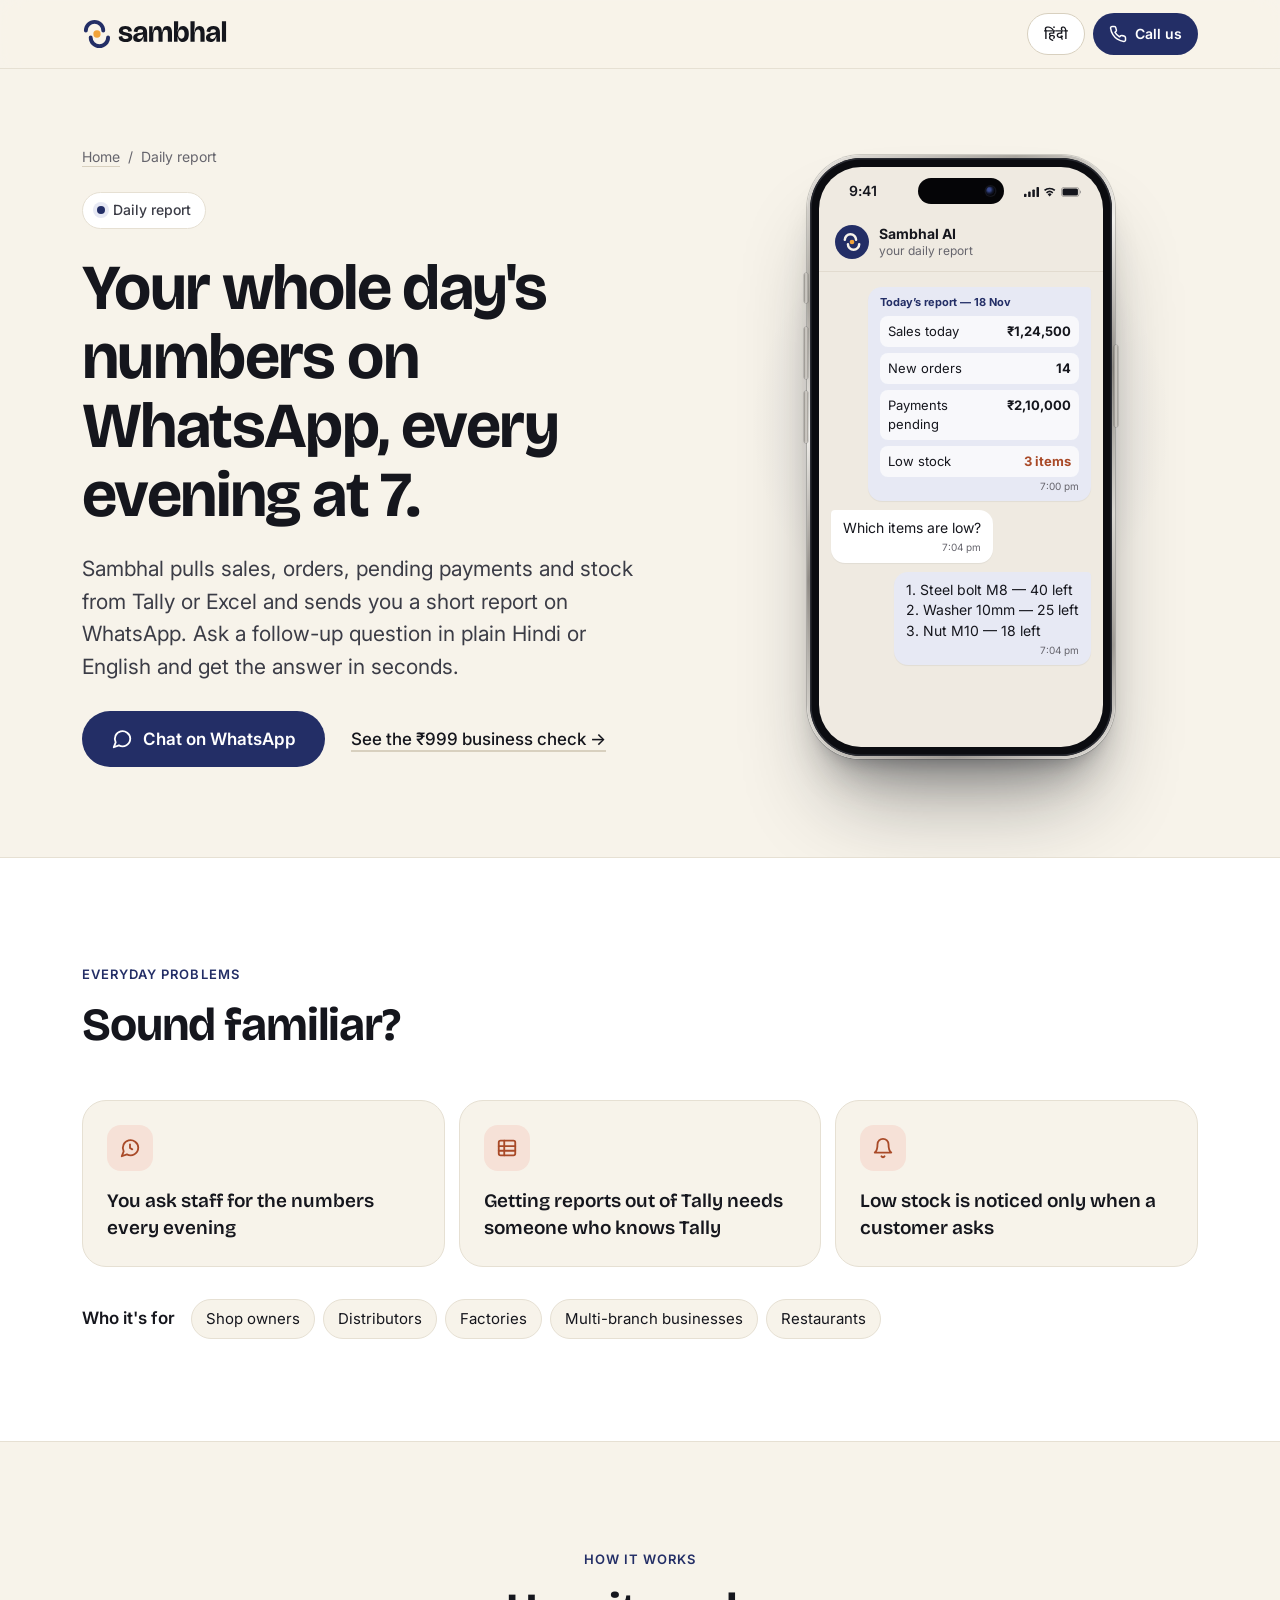
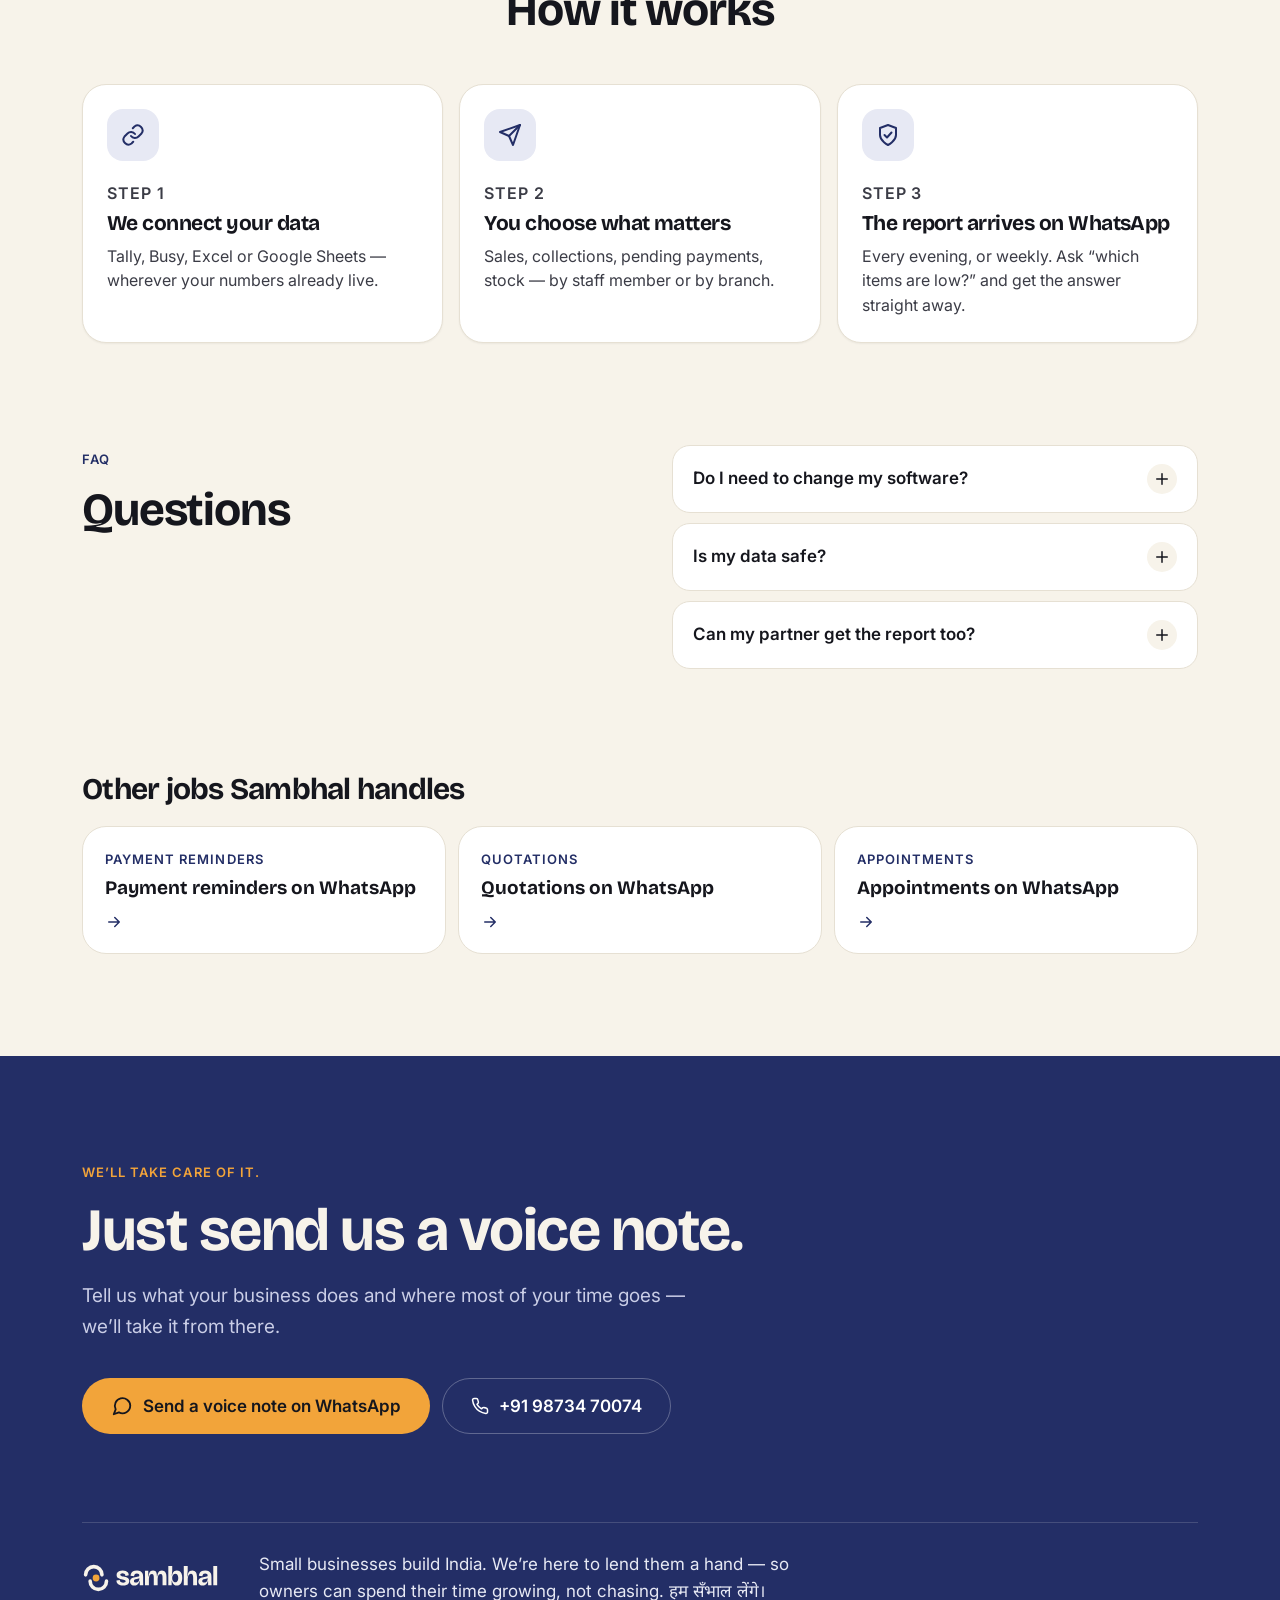
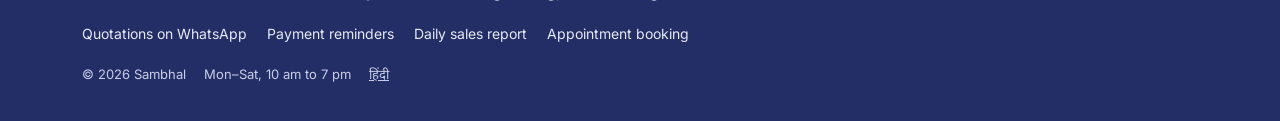
==== daily-sales-report-whatsapp/index.html @ 578b3f62 "Add use-case landing pages (EN + HI) for review - /whatsapp-quotations, /whatsapp-payment-reminders," ====
<!doctype html>
<html lang="en">
<head>
  <meta charset="utf-8">
  <meta name="viewport" content="width=device-width, initial-scale=1">
  <title>Daily Sales Report on WhatsApp from Tally or Excel | Sambhal</title>
  <meta name="description" content="Get today's sales, new orders, pending payments and low stock on WhatsApp every evening — straight from Tally or Excel. No dashboards to learn.">
  <meta name="robots" content="index, follow, max-image-preview:large">
  <meta name="theme-color" content="#232E66">
  <link rel="canonical" href="https://www.sambhalhub.in/daily-sales-report-whatsapp">
  <link rel="alternate" hreflang="en-IN" href="https://www.sambhalhub.in/daily-sales-report-whatsapp">
  <link rel="alternate" hreflang="hi-IN" href="https://www.sambhalhub.in/hi/daily-sales-report-whatsapp">
  <link rel="alternate" hreflang="x-default" href="https://www.sambhalhub.in/daily-sales-report-whatsapp">

  <link rel="icon" href="/assets/favicon.svg?v=2b1d9da0e8" type="image/svg+xml">
  <link rel="icon" href="/assets/favicon-32.png?v=c7bb9427f9" type="image/png" sizes="32x32">
  <link rel="apple-touch-icon" href="/assets/apple-touch-icon.png?v=a2f78f563b">

  <meta property="og:type" content="website">
  <meta property="og:site_name" content="Sambhal">
  <meta property="og:url" content="https://www.sambhalhub.in/daily-sales-report-whatsapp">
  <meta property="og:title" content="Your whole day's numbers on WhatsApp, every evening at 7.">
  <meta property="og:description" content="Get today's sales, new orders, pending payments and low stock on WhatsApp every evening — straight from Tally or Excel. No dashboards to learn.">
  <meta property="og:image" content="https://www.sambhalhub.in/assets/og-image.png">
  <meta property="og:image:width" content="1200">
  <meta property="og:image:height" content="630">
  <meta name="twitter:card" content="summary_large_image">
  <meta name="twitter:title" content="Your whole day's numbers on WhatsApp, every evening at 7.">
  <meta name="twitter:description" content="Get today's sales, new orders, pending payments and low stock on WhatsApp every evening — straight from Tally or Excel. No dashboards to learn.">
  <meta name="twitter:image" content="https://www.sambhalhub.in/assets/og-image.png">

  <script type="application/ld+json">
{
 "@context": "https://schema.org",
 "@graph": [
  {
   "@type": "WebPage",
   "@id": "https://www.sambhalhub.in/daily-sales-report-whatsapp#webpage",
   "url": "https://www.sambhalhub.in/daily-sales-report-whatsapp",
   "name": "Daily Sales Report on WhatsApp from Tally or Excel | Sambhal",
   "description": "Get today's sales, new orders, pending payments and low stock on WhatsApp every evening — straight from Tally or Excel. No dashboards to learn.",
   "inLanguage": "en-IN",
   "isPartOf": {
    "@id": "https://www.sambhalhub.in/#website"
   },
   "breadcrumb": {
    "@id": "https://www.sambhalhub.in/daily-sales-report-whatsapp#breadcrumb"
   }
  },
  {
   "@type": "Service",
   "name": "Daily sales report on WhatsApp",
   "serviceType": "Daily report",
   "description": "Sambhal pulls sales, orders, pending payments and stock from Tally or Excel and sends you a short report on WhatsApp. Ask a follow-up question in plain Hindi or English and get the answer in seconds.",
   "provider": {
    "@type": "Organization",
    "@id": "https://www.sambhalhub.in/#org",
    "name": "Sambhal",
    "url": "https://www.sambhalhub.in/",
    "telephone": "+91-9873470074"
   },
   "areaServed": {
    "@type": "Country",
    "name": "India"
   },
   "offers": {
    "@type": "Offer",
    "name": "Business AI check",
    "price": "999",
    "priceCurrency": "INR"
   }
  },
  {
   "@type": "BreadcrumbList",
   "@id": "https://www.sambhalhub.in/daily-sales-report-whatsapp#breadcrumb",
   "itemListElement": [
    {
     "@type": "ListItem",
     "position": 1,
     "name": "Home",
     "item": "https://www.sambhalhub.in/"
    },
    {
     "@type": "ListItem",
     "position": 2,
     "name": "Daily report",
     "item": "https://www.sambhalhub.in/daily-sales-report-whatsapp"
    }
   ]
  },
  {
   "@type": "FAQPage",
   "mainEntity": [
    {
     "@type": "Question",
     "name": "Do I need to change my software?",
     "acceptedAnswer": {
      "@type": "Answer",
      "text": "No. We work with what you already use."
     }
    },
    {
     "@type": "Question",
     "name": "Is my data safe?",
     "acceptedAnswer": {
      "@type": "Answer",
      "text": "Your data is used only for your reports. Access is limited and ends when you stop."
     }
    },
    {
     "@type": "Question",
     "name": "Can my partner get the report too?",
     "acceptedAnswer": {
      "@type": "Answer",
      "text": "Yes. It can go to you, partners or managers — each sees only what you allow."
     }
    }
   ]
  }
 ]
}
  </script>

  <link rel="preconnect" href="https://fonts.googleapis.com">
  <link rel="preconnect" href="https://fonts.gstatic.com" crossorigin>
  <link rel="stylesheet" href="https://fonts.googleapis.com/css2?family=Anek+Devanagari:wght@600;700&family=Bricolage+Grotesque:opsz,wght@12..96,600;12..96,700&family=Inter:wght@400;500;600;700&family=Noto+Sans+Devanagari:wght@400;500;600;700&display=swap">
  <link rel="stylesheet" href="/assets/styles.css?v=f5627d7927">
</head>
<body>

<header class="site-header">
  <div class="wrap">
    <a class="brand" href="/" aria-label="Sambhal — home"><img src="/assets/sambhal-logo-en.svg?v=f897b9c3e0" alt="Sambhal" width="120" height="32"></a>
    <div class="header-actions">
      <a class="lang" href="/hi/daily-sales-report-whatsapp" hreflang="hi" lang="hi">हिंदी</a>
      <a class="header-cta" href="tel:+919873470074" data-cta="call-header" aria-label="Call us: +91 98734 70074">
        <svg width="18" height="18" viewBox="0 0 24 24" fill="none" stroke="currentColor" stroke-width="2" stroke-linecap="round" stroke-linejoin="round" aria-hidden="true"><path d="M22 16.9v3a2 2 0 0 1-2.2 2 19.8 19.8 0 0 1-8.6-3.1 19.5 19.5 0 0 1-6-6A19.8 19.8 0 0 1 2.1 4.2 2 2 0 0 1 4.1 2h3a2 2 0 0 1 2 1.7c.1.9.4 1.8.7 2.7a2 2 0 0 1-.5 2.1L8 9.8a16 16 0 0 0 6 6l1.3-1.3a2 2 0 0 1 2.1-.4c.9.3 1.8.6 2.7.7a2 2 0 0 1 1.7 2z"/></svg><span class="label">Call us</span>
      </a>
    </div>
  </div>
</header>

<main>

  <section class="hero hero--uc">
    <div class="wrap hero-grid">
      <div class="hero-copy">
        <nav class="crumbs" aria-label="Breadcrumb"><a href="/">Home</a><span aria-hidden="true">/</span><span>Daily report</span></nav>
        <p class="pill">Daily report</p>
        <h1>Your whole day's numbers on WhatsApp, every evening at 7.</h1>
        <p class="lead">Sambhal pulls sales, orders, pending payments and stock from Tally or Excel and sends you a short report on WhatsApp. Ask a follow-up question in plain Hindi or English and get the answer in seconds.</p>
        <div class="hero-actions">
          <a class="btn btn-primary" data-cta="whatsapp-daily-sales-report-whatsapp" href="https://wa.me/919873470074?text=Hi%2C%20I%20want%20a%20daily%20sales%20report%20on%20WhatsApp%20for%20my%20business.">
            <svg width="22" height="22" viewBox="0 0 24 24" fill="none" stroke="currentColor" stroke-width="2" stroke-linecap="round" stroke-linejoin="round" aria-hidden="true"><path d="M21 11.5a8.4 8.4 0 0 1-12.4 7.4L3 21l2.1-5.4A8.4 8.4 0 1 1 21 11.5z"/></svg>
            Chat on WhatsApp
          </a>
          <a class="link-arrow" href="/#pricing">See the ₹999 business check →</a>
        </div>
      </div>

      <div class="showcase">
        <div class="phone">
          <span class="ph-btn ph-action" aria-hidden="true"></span><span class="ph-btn ph-vol-up" aria-hidden="true"></span><span class="ph-btn ph-vol-down" aria-hidden="true"></span><span class="ph-btn ph-power" aria-hidden="true"></span>
          <div class="ph-bezel">
          <div class="screen">
            <div class="statusbar" aria-hidden="true"><span>9:41</span><span class="island"></span><span class="sb-icons"><svg width="18" height="12" viewBox="0 0 18 12"><rect x="0" y="8" width="3" height="4" rx="1" fill="#15161D"/><rect x="5" y="5.5" width="3" height="6.5" rx="1" fill="#15161D"/><rect x="10" y="3" width="3" height="9" rx="1" fill="#15161D"/><rect x="15" y="0" width="3" height="12" rx="1" fill="#15161D"/></svg><svg width="16" height="12" viewBox="0 0 16 12"><path d="M8 11.5l2.4-2.9a3.6 3.6 0 0 0-4.8 0z" fill="#15161D"/><path d="M3.6 6.3a6.6 6.6 0 0 1 8.8 0l-1.3 1.5a4.6 4.6 0 0 0-6.2 0z" fill="#15161D"/><path d="M1.2 3.4a10.3 10.3 0 0 1 13.6 0l-1.3 1.5a8.3 8.3 0 0 0-11 0z" fill="#15161D"/></svg><svg width="27" height="13" viewBox="0 0 27 13"><rect x=".5" y=".5" width="23" height="12" rx="3.5" fill="none" stroke="#15161D" stroke-opacity=".4"/><rect x="2" y="2" width="20" height="9" rx="2" fill="#15161D"/><path d="M25 4.5v4c.8-.3 1.4-1.1 1.4-2s-.6-1.7-1.4-2z" fill="#15161D" fill-opacity=".45"/></svg></span></div>
            <article class="slide is-active">
              <div class="chat-head"><span class="avatar brand-av"><svg viewBox="0 0 64 64" aria-hidden="true"><path d="M9 25a18 18 0 0 1 36 0" fill="none" stroke="#F7F3EA" stroke-width="8" stroke-linecap="round"/><path d="M19 39a18 18 0 0 0 36 0" fill="none" stroke="#F7F3EA" stroke-width="8" stroke-linecap="round"/><circle cx="32" cy="32" r="7.5" fill="#F2A43A"/></svg></span><span class="who"><strong>Sambhal AI</strong><span>your daily report</span></span></div>
              <div class="bubble out"><small>Today’s report — 18 Nov</small>
                <div class="report">
                  <div><span>Sales today</span><b>₹1,24,500</b></div>
                  <div><span>New orders</span><b>14</b></div>
                  <div><span>Payments pending</span><b>₹2,10,000</b></div>
                  <div class="warn"><span>Low stock</span><b>3 items</b></div>
                </div>
                <span class="time">7:00 pm</span></div>
              <div class="bubble in">Which items are low?<span class="time">7:04 pm</span></div>
              <div class="bubble out">1. Steel bolt M8 — 40 left<br>2. Washer 10mm — 25 left<br>3. Nut M10 — 18 left<span class="time">7:04 pm</span></div>
            </article>
          </div>
          </div>
        </div>
      </div>
    </div>
  </section>

  <section class="pains">
    <div class="wrap">
      <div class="section-head">
        <span class="eyebrow">EVERYDAY PROBLEMS</span>
        <h2>Sound familiar?</h2>
      </div>
      <ul class="pain-grid">
        <li class="pain"><span class="ico"><svg width="22" height="22" viewBox="0 0 24 24" fill="none" stroke="currentColor" stroke-width="2" stroke-linecap="round" stroke-linejoin="round" aria-hidden="true"><path d="M21 11.5a8.4 8.4 0 0 1-12.4 7.4L3 21l2.1-5.4A8.4 8.4 0 1 1 21 11.5z"/><path d="M12 8v4l2.5 1.5"/></svg></span><p>You ask staff for the numbers every evening</p></li>
        <li class="pain"><span class="ico"><svg width="22" height="22" viewBox="0 0 24 24" fill="none" stroke="currentColor" stroke-width="2" stroke-linecap="round" stroke-linejoin="round" aria-hidden="true"><rect x="3" y="4" width="18" height="16" rx="2"/><path d="M3 10h18M3 15h18M9 4v16"/></svg></span><p>Getting reports out of Tally needs someone who knows Tally</p></li>
        <li class="pain"><span class="ico"><svg width="22" height="22" viewBox="0 0 24 24" fill="none" stroke="currentColor" stroke-width="2" stroke-linecap="round" stroke-linejoin="round" aria-hidden="true"><path d="M6 8a6 6 0 0 1 12 0c0 7 3 9 3 9H3s3-2 3-9"/><path d="M10.3 21a1.9 1.9 0 0 0 3.4 0"/></svg></span><p>Low stock is noticed only when a customer asks</p></li>
      </ul>
      <div class="uc-who">
        <p class="uc-who-label">Who it's for</p>
        <ul class="uc-who-chips"><li>Shop owners</li><li>Distributors</li><li>Factories</li><li>Multi-branch businesses</li><li>Restaurants</li></ul>
      </div>
    </div>
  </section>

  <section class="steps">
    <div class="wrap">
      <div class="section-head center">
        <span class="eyebrow">HOW IT WORKS</span>
        <h2>How it works</h2>
      </div>
      <ol class="step-grid">
        <li class="step">
          <span class="step-ico"><svg width="24" height="24" viewBox="0 0 24 24" fill="none" stroke="currentColor" stroke-width="2" stroke-linecap="round" stroke-linejoin="round" aria-hidden="true"><path d="M10 13a5 5 0 0 0 7.5.5l3-3a5 5 0 0 0-7-7l-1.7 1.7"/><path d="M14 11a5 5 0 0 0-7.5-.5l-3 3a5 5 0 0 0 7 7l1.7-1.7"/></svg></span>
          <div><p class="step-num">STEP 1</p><h3>We connect your data</h3><p>Tally, Busy, Excel or Google Sheets — wherever your numbers already live.</p></div>
        </li>
        <li class="step">
          <span class="step-ico"><svg width="24" height="24" viewBox="0 0 24 24" fill="none" stroke="currentColor" stroke-width="2" stroke-linecap="round" stroke-linejoin="round" aria-hidden="true"><path d="M22 2 11 13"/><path d="M22 2 15 22l-4-9-9-4z"/></svg></span>
          <div><p class="step-num">STEP 2</p><h3>You choose what matters</h3><p>Sales, collections, pending payments, stock — by staff member or by branch.</p></div>
        </li>
        <li class="step">
          <span class="step-ico"><svg width="24" height="24" viewBox="0 0 24 24" fill="none" stroke="currentColor" stroke-width="2" stroke-linecap="round" stroke-linejoin="round" aria-hidden="true"><path d="M12 22s8-4 8-10V5l-8-3-8 3v7c0 6 8 10 8 10z"/><path d="M8.5 12l2.5 2.5 4.5-5"/></svg></span>
          <div><p class="step-num">STEP 3</p><h3>The report arrives on WhatsApp</h3><p>Every evening, or weekly. Ask “which items are low?” and get the answer straight away.</p></div>
        </li>
      </ol>
    </div>
  </section>

  <section class="faq faq--uc">
    <div class="wrap faq-grid">
      <div>
        <span class="eyebrow">FAQ</span>
        <h2>Questions</h2>
      </div>
      <div>
        <details>
          <summary>Do I need to change my software?<svg width="18" height="18" viewBox="0 0 24 24" fill="none" stroke="currentColor" stroke-width="2" stroke-linecap="round" stroke-linejoin="round" aria-hidden="true"><path d="M12 5v14M5 12h14"/></svg></summary>
          <p>No. We work with what you already use.</p>
        </details>
        <details>
          <summary>Is my data safe?<svg width="18" height="18" viewBox="0 0 24 24" fill="none" stroke="currentColor" stroke-width="2" stroke-linecap="round" stroke-linejoin="round" aria-hidden="true"><path d="M12 5v14M5 12h14"/></svg></summary>
          <p>Your data is used only for your reports. Access is limited and ends when you stop.</p>
        </details>
        <details>
          <summary>Can my partner get the report too?<svg width="18" height="18" viewBox="0 0 24 24" fill="none" stroke="currentColor" stroke-width="2" stroke-linecap="round" stroke-linejoin="round" aria-hidden="true"><path d="M12 5v14M5 12h14"/></svg></summary>
          <p>Yes. It can go to you, partners or managers — each sees only what you allow.</p>
        </details>
      </div>
    </div>
  </section>

  <section class="uc-more">
    <div class="wrap">
      <h2>Other jobs Sambhal handles</h2>
      <div class="uc-cards">
        <a class="uc-card" href="/whatsapp-payment-reminders"><span class="eyebrow">Payment reminders</span><strong>Payment reminders on WhatsApp</strong><svg width="18" height="18" viewBox="0 0 24 24" fill="none" stroke="currentColor" stroke-width="2" stroke-linecap="round" stroke-linejoin="round" aria-hidden="true"><path d="M5 12h14M13 6l6 6-6 6"/></svg></a>
        <a class="uc-card" href="/whatsapp-quotations"><span class="eyebrow">Quotations</span><strong>Quotations on WhatsApp</strong><svg width="18" height="18" viewBox="0 0 24 24" fill="none" stroke="currentColor" stroke-width="2" stroke-linecap="round" stroke-linejoin="round" aria-hidden="true"><path d="M5 12h14M13 6l6 6-6 6"/></svg></a>
        <a class="uc-card" href="/whatsapp-appointment-booking"><span class="eyebrow">Appointments</span><strong>Appointments on WhatsApp</strong><svg width="18" height="18" viewBox="0 0 24 24" fill="none" stroke="currentColor" stroke-width="2" stroke-linecap="round" stroke-linejoin="round" aria-hidden="true"><path d="M5 12h14M13 6l6 6-6 6"/></svg></a>
      </div>
    </div>
  </section>

  <section class="final">
    <div class="wrap">
      <div class="final-card">
        <span class="eyebrow">We’ll take care of it.</span>
        <h2>Just send us a voice note.</h2>
        <p class="lead">Tell us what your business does and where most of your time goes — we’ll take it from there.</p>
        <div class="final-actions">
          <a class="btn btn-accent" data-cta="whatsapp-final" href="https://wa.me/919873470074?text=Hi%2C%20I%20want%20a%20daily%20sales%20report%20on%20WhatsApp%20for%20my%20business.">
            <svg width="22" height="22" viewBox="0 0 24 24" fill="none" stroke="currentColor" stroke-width="2" stroke-linecap="round" stroke-linejoin="round" aria-hidden="true"><path d="M21 11.5a8.4 8.4 0 0 1-12.4 7.4L3 21l2.1-5.4A8.4 8.4 0 1 1 21 11.5z"/></svg>
            Send a voice note on WhatsApp
          </a>
          <a class="btn btn-ghost-light" data-cta="call-final" href="tel:+919873470074">
            <svg width="18" height="18" viewBox="0 0 24 24" fill="none" stroke="currentColor" stroke-width="2" stroke-linecap="round" stroke-linejoin="round" aria-hidden="true"><path d="M22 16.9v3a2 2 0 0 1-2.2 2 19.8 19.8 0 0 1-8.6-3.1 19.5 19.5 0 0 1-6-6A19.8 19.8 0 0 1 2.1 4.2 2 2 0 0 1 4.1 2h3a2 2 0 0 1 2 1.7c.1.9.4 1.8.7 2.7a2 2 0 0 1-.5 2.1L8 9.8a16 16 0 0 0 6 6l1.3-1.3a2 2 0 0 1 2.1-.4c.9.3 1.8.6 2.7.7a2 2 0 0 1 1.7 2z"/></svg>
            +91 98734 70074
          </a>
        </div>
      </div>
      <footer class="site-footer">
        <a class="brand" href="/" aria-label="Sambhal"><img src="/assets/sambhal-logo-en-reverse.svg?v=bacca9f7cd" alt="Sambhal" width="112" height="30"></a>
        <p class="footer-msg">Small businesses build India. We’re here to lend them a hand — so owners can spend their time growing, not chasing. हम सँभाल लेंगे।</p>
        <nav class="footer-nav" aria-label="What we handle"><a href="/whatsapp-quotations">Quotations on WhatsApp</a><a href="/whatsapp-payment-reminders">Payment reminders</a><a href="/daily-sales-report-whatsapp">Daily sales report</a><a href="/whatsapp-appointment-booking">Appointment booking</a></nav>
        <p class="footer-meta"><span>© 2026 Sambhal</span><span>Mon–Sat, 10 am to 7 pm</span><a href="/hi" hreflang="hi" lang="hi">हिंदी</a></p>
      </footer>
    </div>
  </section>

</main>

<script defer src="/_vercel/insights/script.js"></script>
</body>
</html>
---- assets/styles.css ----
/* ------------------------------------------------------------------
   Sambhal — landing page styles (Hindi + English)
   Clean, upmarket: neutral canvas, Inter + Noto Sans Devanagari,
   Kagaz canvas, Neel brand colour, Genda accent; Bricolage Grotesque + Anek Devanagari headlines.
   ------------------------------------------------------------------ */

:root {
  /* Sambhal brand palette — see the brand guideline */
  --bg: #F7F3EA;          /* Kagaz */
  --surface: #FFFFFF;
  --ink: #15161D;         /* Syahi */
  --ink-2: #3B3C46;
  --muted: #66656D;       /* Pathar */
  --line: #E6E0D3;        /* Rekha */
  --line-2: #D8D0BF;

  --neel: #232E66;        /* Neel — brand */
  --neel-deep: #161D45;
  --neel-200: #C9CDE6;
  --neel-100: #E7E9F4;
  --genda: #F2A43A;       /* Genda — accent, fill only */
  --genda-100: #FCEBD0;
  --mitti: #A94A28;       /* Mitti — problems */
  --mitti-100: #F6E1D7;
  --patti: #2F7A57;       /* Patti — success only */

  --font: 'Inter', 'Noto Sans Devanagari', system-ui, -apple-system, 'Segoe UI', sans-serif;
  --display: 'Bricolage Grotesque', 'Anek Devanagari', 'Inter', system-ui, sans-serif;

  --r-sm: 12px;
  --r: 18px;
  --r-lg: 24px;
  --shadow-sm: 0 1px 2px rgba(15, 17, 21, .05);
  --shadow: 0 1px 2px rgba(15, 17, 21, .04), 0 16px 40px rgba(15, 17, 21, .07);
  --section: clamp(64px, 8vw, 104px);
}

*,
*::before,
*::after { box-sizing: border-box; }

html { -webkit-text-size-adjust: 100%; scroll-behavior: smooth; overflow-x: clip; }
body { overflow-x: clip; }
[id] { scroll-margin-top: 84px; }

body {
  margin: 0;
  background: var(--bg);
  color: var(--ink);
  font-family: var(--font);
  font-size: 17px;
  line-height: 1.6;
  -webkit-font-smoothing: antialiased;
  text-rendering: optimizeLegibility;
}

img, svg { display: block; }
a { color: inherit; }
button { font: inherit; color: inherit; }

:focus-visible { outline: 3px solid var(--genda); outline-offset: 3px; border-radius: 8px; }

.wrap { width: 100%; max-width: 1160px; margin: 0 auto; padding: 0 22px; }

h1, h2, h3, p { margin: 0; }

h2 {
  font-family: var(--display);
  font-weight: 700;
  font-size: clamp(30px, 4.6vw, 46px);
  line-height: 1.15;
}
:lang(en) h1, :lang(en) h2, :lang(en) h3 { letter-spacing: -0.025em; }

.eyebrow {
  display: inline-block;
  font-size: 13px;
  font-weight: 600;
  letter-spacing: .08em;
  text-transform: uppercase;
  color: var(--neel);
  margin-bottom: 14px;
}
:lang(hi) .eyebrow { letter-spacing: 0; text-transform: none; font-size: 15px; }

.section-head { max-width: 640px; margin-bottom: clamp(32px, 4vw, 48px); }
.section-head p { margin-top: 14px; font-size: 18px; color: var(--muted); }
.section-head.center { margin-left: auto; margin-right: auto; text-align: center; }

/* ---------- Logo ---------- */

.brand {
  display: inline-flex;
  flex-direction: row;
  flex-wrap: nowrap;
  align-items: center;
  gap: 10px;
  white-space: nowrap;
  text-decoration: none;
  font-weight: 700;
  font-size: 21px;
  line-height: 1;
}
.brand img { display: block; height: 32px; width: auto; }
.site-footer .brand img { height: 30px; }
:lang(en) .brand { letter-spacing: -0.02em; }

/* ---------- Header ---------- */

.site-header {
  position: sticky;
  top: 0;
  z-index: 20;
  background: rgba(247, 243, 234, .88);
  backdrop-filter: saturate(1.5) blur(14px);
  -webkit-backdrop-filter: saturate(1.5) blur(14px);
  border-bottom: 1px solid var(--line);
}
.site-header .wrap {
  display: flex;
  align-items: center;
  justify-content: space-between;
  gap: 12px;
  min-height: 68px;
}
.header-actions { display: flex; align-items: center; gap: 8px; }

.lang {
  display: inline-flex;
  align-items: center;
  min-height: 42px;
  padding: 0 16px;
  border: 1px solid var(--line-2);
  border-radius: 999px;
  background: var(--surface);
  font-size: 14px;
  font-weight: 500;
  text-decoration: none;
  transition: border-color .15s ease;
}
.lang:hover { border-color: var(--ink); }

.header-cta {
  display: inline-flex;
  align-items: center;
  gap: 8px;
  min-height: 42px;
  padding: 0 16px;
  border-radius: 999px;
  background: var(--neel);
  color: #fff;
  font-size: 14px;
  font-weight: 600;
  text-decoration: none;
  white-space: nowrap;
}
.header-cta .label { display: none; }

/* ---------- Buttons ---------- */

.btn {
  display: inline-flex;
  align-items: center;
  justify-content: center;
  gap: 10px;
  min-height: 56px;
  padding: 0 28px;
  border-radius: 999px;
  border: 1px solid transparent;
  font-size: 17px;
  font-weight: 600;
  line-height: 1.2;
  text-align: center;
  text-decoration: none;
  white-space: nowrap;
  transition: transform .15s ease, background-color .15s ease, border-color .15s ease;
}
.btn svg { flex: none; }
.btn:hover { transform: translateY(-1px); }
.btn:active { transform: translateY(0); }

.btn-primary { background: var(--neel); color: #fff; }
.btn-primary:hover { background: var(--neel-deep); }

.btn-dark { background: var(--ink); color: #fff; }
.btn-dark:hover { background: #262A31; }
.btn-accent { background: var(--genda); color: var(--ink); }
.btn-accent:hover { background: #F5B45C; }

.btn-light { background: #fff; color: var(--ink); }
.btn-light:hover { background: #F1EFE9; }

.btn-outline { background: transparent; color: var(--ink); border-color: var(--line-2); }
.btn-outline:hover { border-color: var(--ink); }

.btn-ghost-light { background: transparent; color: #fff; border-color: rgba(255,255,255,.28); }
.btn-ghost-light:hover { border-color: #fff; }

.link-arrow {
  display: inline-flex;
  align-items: center;
  gap: 6px;
  font-weight: 500;
  text-decoration: underline;
  text-decoration-color: var(--line-2);
  text-decoration-thickness: 1.5px;
  text-underline-offset: 5px;
}
.link-arrow:hover { text-decoration-color: var(--ink); }

/* ---------- Hero ---------- */

.hero { padding: clamp(40px, 6vw, 80px) 0 clamp(56px, 7vw, 96px); overflow: hidden; }

.hero-grid { display: grid; grid-template-columns: minmax(0, 1fr); gap: 48px; }
.hero-grid > * { min-width: 0; }

.hero-copy { display: flex; flex-direction: column; gap: 24px; }

.pill {
  align-self: flex-start;
  display: inline-flex;
  align-items: center;
  gap: 8px;
  font-size: 14px;
  font-weight: 500;
  padding: 6px 14px;
  background: var(--surface);
  border: 1px solid var(--line);
  border-radius: 999px;
  color: var(--ink-2);
}
.pill::before {
  content: "";
  width: 8px;
  height: 8px;
  border-radius: 50%;
  background: var(--neel);
  box-shadow: 0 0 0 4px var(--neel-100);
}

.hero h1 {
  font-family: var(--display);
  font-weight: 700;
  font-size: clamp(40px, 6vw, 64px);
  line-height: 1.08;
}
:lang(hi) .hero h1 { font-size: clamp(36px, 5.4vw, 58px); font-weight: 700; line-height: 1.28; }
.hero h1 .hl {
  background: linear-gradient(transparent 62%, var(--genda-100) 62%, var(--genda-100) 92%, transparent 92%);
  padding: 0 .06em;
  white-space: nowrap;
}

.hero .lead { font-size: clamp(18px, 2.1vw, 21px); line-height: 1.55; color: var(--ink-2); max-width: 30em; }

.hero-actions { display: flex; flex-direction: column; gap: 16px; margin-top: 4px; }
.hero-actions .link-arrow { align-self: center; }

.ticks {
  display: flex;
  flex-wrap: wrap;
  gap: 8px 22px;
  padding: 0;
  margin: 0;
  list-style: none;
  font-size: 15px;
  color: var(--muted);
}
.ticks li { display: inline-flex; align-items: center; gap: 6px; }

/* ---------- Use-case showcase (phone carousel) ---------- */

.showcase { position: relative; width: 100%; min-width: 0; display: flex; flex-direction: column; align-items: center; gap: 20px; }

.showcase::before {
  content: "";
  position: absolute;
  top: 10%;
  left: 50%;
  width: min(420px, 100%);
  aspect-ratio: 1;
  transform: translateX(-50%);
  border-radius: 50%;
  background: radial-gradient(closest-side, rgba(35, 46, 102, .14), rgba(35, 46, 102, 0));
  z-index: 0;
}

/* Realistic iPhone: titanium frame, black bezel, side buttons, Dynamic Island */
.phone {
  position: relative;
  z-index: 1;
  width: 308px;
  padding: 3px;
  border-radius: 54px;
  background:
    linear-gradient(145deg, #E9E6E1 0%, #A8A49D 18%, #F2F0EC 34%, #8F8B85 52%, #D9D6D0 70%, #9D9993 86%, #E5E2DD 100%);
  box-shadow:
    0 0 0 1px rgba(15, 17, 21, .18),
    inset 0 0 1px rgba(255, 255, 255, .6),
    0 60px 90px -30px rgba(21, 22, 29, .45),
    0 30px 40px -20px rgba(21, 22, 29, .30),
    0 12px 16px -10px rgba(21, 22, 29, .20);
}
.ph-bezel {
  padding: 9px;
  border-radius: 51px;
  background: #0B0C10;
  box-shadow: inset 0 0 0 1.5px #2A2C33;
}
.ph-btn {
  position: absolute;
  width: 4px;
  border-radius: 2px;
  background: linear-gradient(90deg, #8F8B85, #D9D6D0 50%, #9D9993);
  box-shadow: 0 0 0 .5px rgba(15, 17, 21, .25);
}
.ph-action   { left: -3px; top: 118px; height: 30px; }
.ph-vol-up   { left: -3px; top: 172px; height: 52px; }
.ph-vol-down { left: -3px; top: 236px; height: 52px; }
.ph-power    { right: -3px; top: 190px; height: 82px; }

.screen {
  position: relative;
  height: 580px;
  border-radius: 42px;
  overflow: hidden;
  background: #EFEAE1;
}

.statusbar {
  position: absolute;
  inset: 0 0 auto 0;
  height: 50px;
  padding: 0 22px 0 30px;
  display: flex;
  align-items: center;
  justify-content: space-between;
  z-index: 4;
  font-family: 'Inter', system-ui, sans-serif;
  font-size: 14px;
  font-weight: 600;
  color: var(--ink);
  letter-spacing: -0.01em;
}
.sb-icons { display: inline-flex; align-items: center; gap: 4px; }
.sb-icons svg { height: 10px; width: auto; }
.island {
  position: absolute;
  top: 11px;
  left: 50%;
  width: 86px;
  height: 26px;
  transform: translateX(-50%);
  border-radius: 999px;
  background: #050507;
}
.island::after {
  content: "";
  position: absolute;
  right: 9px;
  top: 50%;
  width: 9px;
  height: 9px;
  transform: translateY(-50%);
  border-radius: 50%;
  background: radial-gradient(circle at 35% 35%, #3A4A8C 0 18%, #141A33 45%, #050507 72%);
  box-shadow: 0 0 0 1.5px #15161D;
}

.slide {
  position: absolute;
  inset: 0;
  padding: 58px 12px 16px;
  display: flex;
  flex-direction: column;
  gap: 9px;
  opacity: 0;
  visibility: hidden;
  transform: translateY(8px);
  transition: opacity .45s ease, transform .45s ease, visibility 0s linear .45s;
}
.slide.is-active {
  opacity: 1;
  visibility: visible;
  transform: none;
  transition: opacity .45s ease, transform .45s ease, visibility 0s;
}

.chat-head {
  display: flex;
  align-items: center;
  gap: 10px;
  margin: 0 -12px 6px;
  padding: 0 16px 12px;
  border-bottom: 1px solid #E2DBCF;
}
.avatar {
  flex: none;
  line-height: 1;
  width: 34px;
  height: 34px;
  border-radius: 50%;
  display: flex;
  align-items: center;
  justify-content: center;
  font-size: 14px;
  font-weight: 700;
  color: #fff;
  background: #8A6F4E;
}
.avatar.brand-av { background: var(--neel); }
.avatar.brand-av svg { width: 20px; height: 20px; }
.chat-head .who { display: flex; flex-direction: column; line-height: 1.25; }
.chat-head strong { font-size: 14px; }
.chat-head .who strong { color: var(--ink); }
.chat-head .who span { font-size: 12px; color: var(--muted); }
.chat-head .avatar { color: #fff; }

.bubble {
  max-width: 86%;
  padding: 8px 12px;
  font-size: 14px;
  line-height: 1.45;
  box-shadow: 0 1px 1px rgba(15, 17, 21, .06);
}
.bubble.in { align-self: flex-start; background: #fff; border-radius: 4px 14px 14px 14px; }
.bubble.out { align-self: flex-end; background: var(--neel-100); border-radius: 14px 4px 14px 14px; }
.bubble small { display: block; font-size: 11px; font-weight: 700; color: var(--neel); margin-bottom: 2px; }
.bubble .time { display: block; text-align: right; font-size: 10px; color: var(--muted); margin-top: 2px; }

.attach {
  align-self: flex-end;
  display: flex;
  align-items: center;
  gap: 10px;
  padding: 10px 12px;
  background: var(--neel-100);
  border-radius: 14px 4px 14px 14px;
  font-size: 13px;
  font-weight: 600;
  box-shadow: 0 1px 1px rgba(15, 17, 21, .06);
}
.attach svg { flex: none; }

.pay-btn {
  display: block;
  margin-top: 8px;
  padding: 8px 10px;
  border-radius: 10px;
  background: #fff;
  color: var(--neel);
  font-weight: 700;
  text-align: center;
  font-size: 13px;
}

.report {
  margin-top: 6px;
  display: grid;
  gap: 6px;
}
.report div {
  display: flex;
  justify-content: space-between;
  gap: 10px;
  padding: 6px 8px;
  background: rgba(255, 255, 255, .7);
  border-radius: 8px;
  font-size: 13px;
}
.report b { font-weight: 700; }
.report .warn b { color: var(--mitti); }

.slots { display: flex; gap: 6px; margin-top: 8px; flex-wrap: wrap; }
.slots span {
  padding: 5px 10px;
  border-radius: 999px;
  background: #fff;
  font-size: 12px;
  font-weight: 600;
  color: var(--neel);
  border: 1px solid var(--neel-200);
}
.slots span.on { background: var(--neel); color: #fff; border-color: var(--neel); }

.uc-tabs {
  position: relative;
  z-index: 1;
  display: flex;
  gap: 6px;
  padding: 5px;
  background: var(--surface);
  border: 1px solid var(--line);
  border-radius: 999px;
  box-shadow: var(--shadow-sm);
  max-width: 100%;
  min-width: 0;
  overflow-x: auto;
  scrollbar-width: none;
  -webkit-overflow-scrolling: touch;
}
.uc-tabs::-webkit-scrollbar { display: none; }
.uc-tab {
  flex: none;
  min-height: 40px;
  padding: 0 14px;
  border: 0;
  border-radius: 999px;
  background: transparent;
  font-size: 14px;
  font-weight: 500;
  color: var(--muted);
  cursor: pointer;
  white-space: nowrap;
  transition: background-color .2s ease, color .2s ease;
}
.uc-tab:hover { color: var(--ink); }
.uc-tab[aria-selected="true"] { background: var(--neel); color: #fff; }

.uc-caption {
  position: relative;
  z-index: 1;
  min-height: 2.6em;
  max-width: 320px;
  margin: 0;
  text-align: center;
  font-size: 16px;
  font-weight: 500;
  color: var(--ink-2);
}

/* ---------- Pains ---------- */

.pains { padding: var(--section) 0; background: var(--surface); border-block: 1px solid var(--line); }

.pain-grid { display: grid; gap: 14px; list-style: none; margin: 0; padding: 0; }
.pain {
  display: flex;
  flex-direction: column;
  gap: 16px;
  padding: 24px;
  background: var(--bg);
  border: 1px solid var(--line);
  border-radius: var(--r-lg);
}
.pain .ico {
  width: 46px;
  height: 46px;
  border-radius: 14px;
  background: var(--mitti-100);
  color: var(--mitti);
  display: flex;
  align-items: center;
  justify-content: center;
}
.pain p { font-family: var(--display); font-size: 19px; font-weight: 600; line-height: 1.45; }

.pains-answer {
  margin-top: 28px;
  display: flex;
  flex-wrap: wrap;
  align-items: baseline;
  gap: 10px 16px;
  font-size: 20px;
  font-weight: 600;
}
.pains-answer span { font-size: 16px; font-weight: 400; color: var(--muted); }

/* ---------- Steps ---------- */

.steps { padding: var(--section) 0; }

.step-grid {
  position: relative;
  display: grid;
  gap: 16px;
  list-style: none;
  margin: 0;
  padding: 0;
  counter-reset: step;
}

.step {
  position: relative;
  display: grid;
  grid-template-columns: 52px 1fr;
  column-gap: 18px;
  align-items: start;
  align-content: start;
  padding: 24px;
  background: var(--surface);
  border: 1px solid var(--line);
  border-radius: var(--r-lg);
  box-shadow: var(--shadow-sm);
}
.step-ico {
  width: 52px;
  height: 52px;
  border-radius: 16px;
  background: var(--neel-100);
  color: var(--neel);
  display: flex;
  align-items: center;
  justify-content: center;
}
.step-num {
  margin: 0 0 4px;
  font-size: 13px;
  font-weight: 600;
  color: var(--muted);
  letter-spacing: .06em;
}
.step h3 { font-family: var(--display); font-size: 21px; font-weight: 700; line-height: 1.3; margin-bottom: 6px; }
.step p { font-size: 16px; line-height: 1.55; color: var(--ink-2); }

/* ---------- Pricing ---------- */

.pricing { padding: var(--section) 0; background: var(--surface); border-block: 1px solid var(--line); }

.check-strip {
  display: grid;
  gap: 20px;
  align-items: center;
  padding: 24px;
  margin-bottom: 16px;
  border-radius: var(--r-lg);
  background: var(--genda-100);
  border: 1px solid #F3DFAF;
}
.check-strip .tag {
  display: inline-block;
  font-size: 12px;
  font-weight: 700;
  padding: 4px 10px;
  border-radius: 999px;
  background: var(--ink);
  color: #fff;
  margin-bottom: 10px;
}
.check-strip h3 { font-family: var(--display); font-size: 23px; font-weight: 700; }
.check-strip p { margin-top: 4px; font-size: 15px; color: var(--ink-2); }
.check-strip .price-side { display: flex; align-items: center; justify-content: space-between; gap: 20px; flex-wrap: wrap; }
.check-strip .big { font-family: var(--display); font-size: 46px; font-weight: 700; line-height: 1; }
:lang(en) .check-strip .big { letter-spacing: -0.03em; }

.plan-grid { display: grid; gap: 16px; }

.plan {
  position: relative;
  display: flex;
  flex-direction: column;
  padding: 28px 24px 24px;
  background: var(--bg);
  border: 1px solid var(--line);
  border-radius: var(--r-lg);
}
.plan-name { font-family: var(--display); font-size: 21px; font-weight: 700; }
.plan-for { margin-top: 2px; font-size: 15px; color: var(--muted); }
.plan-price { margin: 20px 0 0; display: flex; flex-wrap: wrap; align-items: baseline; gap: 2px 6px; }
.plan-price b { font-family: var(--display); font-size: clamp(36px, 4vw, 46px); font-weight: 700; line-height: 1; }
:lang(en) .plan-price b { letter-spacing: -0.03em; }
.plan-price span { font-size: 15px; color: var(--muted); }
.plan ul { list-style: none; margin: 20px 0 24px; padding: 20px 0 0; border-top: 1px solid var(--line); display: grid; gap: 12px; }
.plan li { display: flex; gap: 10px; align-items: flex-start; font-size: 15px; line-height: 1.45; }
.plan li svg { flex: none; margin-top: 3px; color: var(--neel); }
.plan .btn { margin-top: auto; width: 100%; }

.plan.featured {
  background: var(--neel);
  border-color: var(--neel);
  color: #fff;
  box-shadow: 0 24px 60px rgba(35, 46, 102, .28);
}
.plan.featured .plan-for,
.plan.featured .plan-price span { color: var(--neel-200); }
.plan.featured ul { border-top-color: rgba(247,243,234,.18); }
.plan.featured li svg { color: var(--genda); }
.plan .badge {
  position: absolute;
  top: 24px;
  right: 20px;
  font-size: 12px;
  font-weight: 700;
  padding: 4px 10px;
  border-radius: 999px;
  background: var(--genda);
  color: var(--ink);
}

.fine { margin-top: 20px; text-align: center; font-size: 14px; color: var(--muted); }

/* ---------- Trust ---------- */

.trust { padding: var(--section) 0 clamp(48px, 6vw, 80px); }

.trust-grid { display: grid; gap: 40px; }

.founder { display: flex; align-items: center; gap: 14px; margin-top: 4px; }
.founder-photo {
  flex: none;
  width: 64px;
  height: 64px;
  border-radius: 50%;
  object-fit: cover;
  background: #EDE8DD;
  border: 1px solid var(--line-2);
}
.founder strong { display: block; font-size: 18px; font-weight: 600; }
.founder span { font-size: 15px; color: var(--muted); }

.quote {
  font-family: var(--display);
  font-size: clamp(24px, 3.2vw, 34px);
  font-weight: 700;
  line-height: 1.35;
  margin-top: 24px;
}
:lang(en) .quote { letter-spacing: -0.02em; }

.promises { list-style: none; margin: 0; padding: 0; display: grid; gap: 12px; }
.promises li {
  display: flex;
  gap: 16px;
  align-items: center;
  padding: 20px;
  background: var(--surface);
  border: 1px solid var(--line);
  border-radius: var(--r);
}
.promises .ico {
  flex: none;
  width: 44px;
  height: 44px;
  border-radius: 14px;
  background: var(--neel-100);
  color: var(--neel);
  display: flex;
  align-items: center;
  justify-content: center;
}
.promises strong { display: block; font-size: 17px; font-weight: 600; }
.promises span { font-size: 15px; color: var(--muted); }

/* ---------- FAQ ---------- */

.faq { padding: 0 0 var(--section); }
.faq-grid { display: grid; gap: 28px; }

.faq details {
  background: var(--surface);
  border: 1px solid var(--line);
  border-radius: var(--r);
  padding: 0 20px;
}
.faq details + details { margin-top: 10px; }
.faq details[open] { box-shadow: var(--shadow-sm); }
.faq summary {
  list-style: none;
  cursor: pointer;
  display: flex;
  justify-content: space-between;
  align-items: center;
  gap: 16px;
  min-height: 66px;
  padding: 16px 0;
  font-size: 17px;
  font-weight: 600;
  line-height: 1.4;
}
.faq summary::-webkit-details-marker { display: none; }
.faq summary svg {
  flex: none;
  width: 30px;
  height: 30px;
  padding: 6px;
  border-radius: 50%;
  background: var(--bg);
  transition: transform .2s ease;
}
.faq details[open] summary svg { transform: rotate(45deg); }
.faq details p { padding: 0 0 20px; color: var(--ink-2); }

/* ---------- Final CTA + footer ---------- */

.final { padding: var(--section) 0 36px; background: var(--neel); color: #F7F3EA; }
.final .eyebrow { color: var(--genda); }

.final-card { max-width: 720px; }
.final h2 { font-size: clamp(36px, 6vw, 60px); line-height: 1.1; }
:lang(hi) .final h2 { line-height: 1.25; }
.final .lead { margin-top: 18px; font-size: 19px; color: var(--neel-200); max-width: 32em; }

.final-actions { display: flex; flex-direction: column; gap: 12px; margin-top: 36px; }
.final-actions .btn { width: 100%; }

.site-footer {
  margin-top: clamp(56px, 8vw, 88px);
  padding-top: 28px;
  border-top: 1px solid rgba(247, 243, 234, .16);
  display: grid;
  gap: 18px;
}
.site-footer .brand { color: #fff; }
.footer-msg { font-size: 17px; color: #E7E9F4; max-width: 34em; }
.footer-meta { font-size: 13px; color: var(--neel-200); display: flex; flex-wrap: wrap; gap: 6px 18px; }

/* ---------- Larger screens ---------- */

@media (min-width: 520px) {
  .header-cta .label { display: inline; }
}

@media (min-width: 640px) {
  .hero-actions { flex-direction: row; align-items: center; gap: 26px; }
  .hero-actions .link-arrow { align-self: auto; }
  .final-actions { flex-direction: row; }
  .final-actions .btn { width: auto; }
  .check-strip { grid-template-columns: 1fr auto; padding: 28px 32px; }
  .check-strip .price-side { justify-content: flex-end; }
}

@media (min-width: 720px) {
  .hero-copy { max-width: 640px; }
  .pain-grid { grid-template-columns: repeat(3, minmax(0, 1fr)); }
  .step-grid { grid-template-columns: repeat(3, minmax(0, 1fr)); }
  .step { grid-template-columns: 1fr; row-gap: 20px; }
  .plan-grid { grid-template-columns: repeat(3, minmax(0, 1fr)); gap: 12px; }
  .plan { padding: 24px 18px 18px; }
  .plan .badge { top: 22px; right: 14px; font-size: 11px; padding: 3px 8px; }
}

@media (min-width: 900px) {
  .hero-grid { grid-template-columns: minmax(0, 1.1fr) minmax(0, 0.9fr); align-items: start; gap: 64px; }
  /* centre the copy on the phone itself, not on phone + tabs + caption */
  .hero-copy { align-self: center; padding-bottom: 140px; }
  .hero-copy { max-width: none; }
  .plan-grid { gap: 16px; }
  .plan { padding: 28px 24px 24px; }
  .plan .badge { top: 24px; right: 20px; font-size: 12px; padding: 4px 10px; }
  .trust-grid { grid-template-columns: repeat(2, minmax(0, 1fr)); gap: 64px; align-items: center; }
  .faq-grid { grid-template-columns: repeat(2, minmax(0, 1fr)); gap: 64px; align-items: start; }
  .site-footer { grid-template-columns: auto 1fr; align-items: center; column-gap: 40px; }
  .footer-meta { grid-column: 1 / -1; }
}

@media (prefers-reduced-motion: reduce) {
  html { scroll-behavior: auto; }
  *, .slide { transition: none !important; }
}

/* Use-case tabs: wrap neatly on wide screens instead of clipping */
@media (max-width: 380px) {
  .phone { width: 292px; }
  .screen { height: 556px; }
}

@media (min-width: 900px) {
  .uc-tabs { flex-wrap: wrap; justify-content: center; overflow: visible; background: transparent; border: 0; box-shadow: none; padding: 0; gap: 8px; }
  .uc-tab { background: var(--surface); border: 1px solid var(--line); }
  .uc-tab[aria-selected="true"] { border-color: var(--neel); }
}

/* ---------- Use-case pages ---------- */

.crumbs { display: flex; flex-wrap: wrap; gap: 8px; font-size: 14px; color: var(--muted); }
.crumbs a { color: var(--muted); text-decoration: underline; text-decoration-color: var(--line-2); text-underline-offset: 4px; }
.crumbs a:hover { color: var(--ink); }

.uc-who { margin-top: 32px; display: flex; flex-wrap: wrap; align-items: center; gap: 12px 16px; }
.uc-who-label { margin: 0; font-weight: 600; }
.uc-who-chips { list-style: none; margin: 0; padding: 0; display: flex; flex-wrap: wrap; gap: 8px; }
.uc-who-chips li { padding: 7px 14px; border-radius: 999px; background: var(--bg); border: 1px solid var(--line); font-size: 15px; }

.faq--uc { padding-top: 0; }

.uc-more { padding: 0 0 var(--section); }
.uc-more h2 { font-size: clamp(24px, 3vw, 30px); margin-bottom: 20px; }
.uc-cards { display: grid; grid-template-columns: minmax(0, 1fr); gap: 12px; }
.uc-card {
  display: flex;
  flex-direction: column;
  gap: 6px;
  padding: 22px;
  background: var(--surface);
  border: 1px solid var(--line);
  border-radius: var(--r-lg);
  text-decoration: none;
  transition: border-color .15s ease, transform .15s ease;
}
.uc-card .eyebrow { margin: 0; }
.uc-card strong { font-family: var(--display); font-size: 19px; font-weight: 700; line-height: 1.3; }
.uc-card svg { color: var(--neel); margin-top: 6px; }
.uc-card:hover { border-color: var(--neel); transform: translateY(-2px); }

/* Home: "see how it works" link under the phone */
.uc-link { position: relative; z-index: 1; margin-top: -8px; font-size: 15px; font-weight: 600; color: var(--neel); text-decoration: underline; text-decoration-color: var(--neel-200); text-underline-offset: 4px; }

/* Footer: use-case links */
.footer-nav { display: flex; flex-wrap: wrap; gap: 8px 20px; font-size: 14px; }
.footer-nav a { color: #E7E9F4; text-decoration: none; }
.footer-nav a:hover { text-decoration: underline; }

@media (min-width: 720px) {
  .uc-cards { grid-template-columns: repeat(3, minmax(0, 1fr)); }
}
@media (min-width: 900px) {
  .hero--uc .hero-copy { padding-bottom: 0; }
  .hero--uc .hero-grid { align-items: center; }
  .footer-nav { grid-column: 1 / -1; }
}
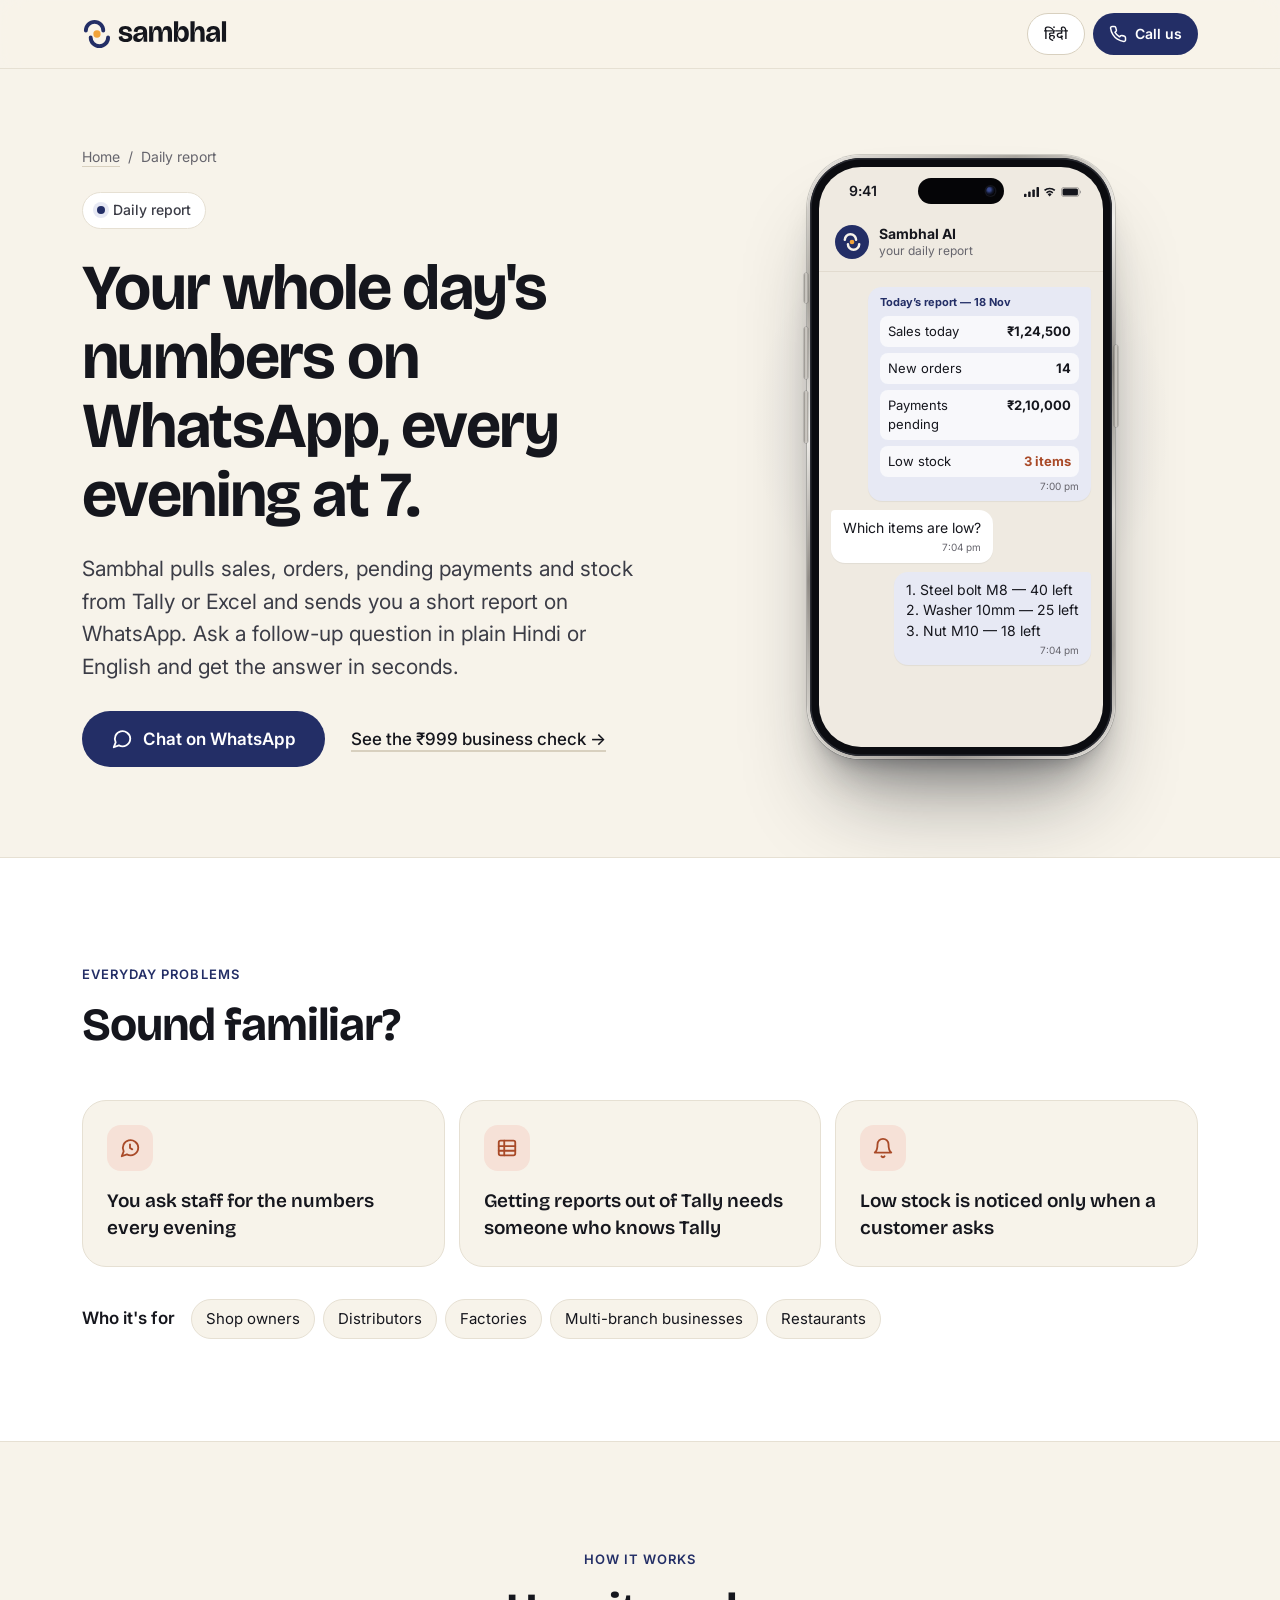
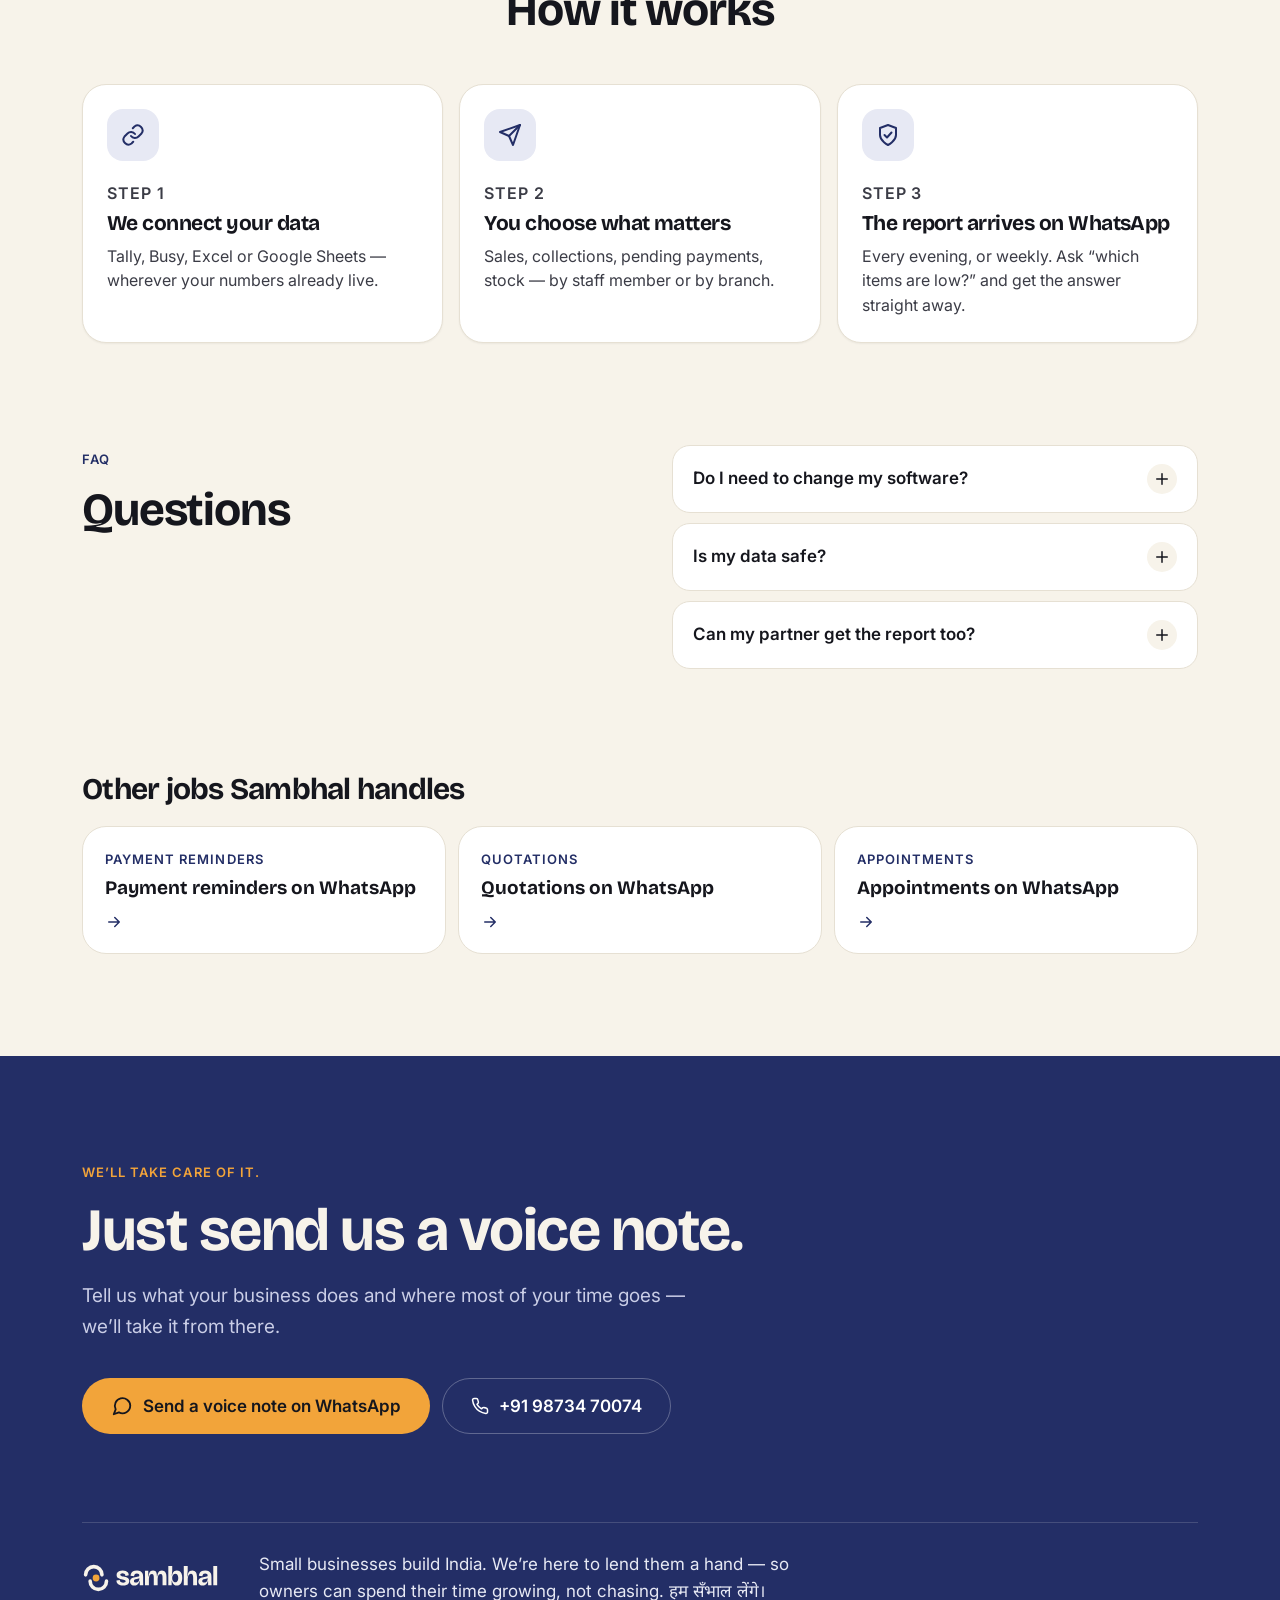
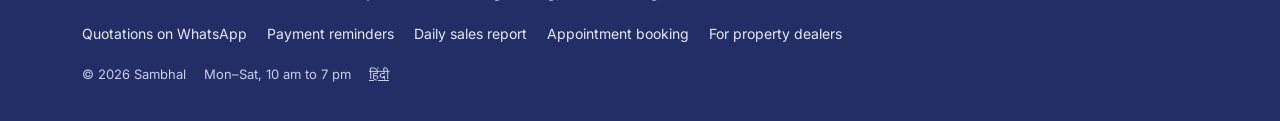
==== commit 374bd06b: "Add property-dealer landing page (EN Hinglish + HI) for review Digital secretary positioning, hero c" ====
--- a/daily-sales-report-whatsapp/index.html
+++ b/daily-sales-report-whatsapp/index.html
@@ -279,7 +279,7 @@
       <footer class="site-footer">
         <a class="brand" href="/" aria-label="Sambhal"><img src="/assets/sambhal-logo-en-reverse.svg?v=bacca9f7cd" alt="Sambhal" width="112" height="30"></a>
         <p class="footer-msg">Small businesses build India. We’re here to lend them a hand — so owners can spend their time growing, not chasing. हम सँभाल लेंगे।</p>
-        <nav class="footer-nav" aria-label="What we handle"><a href="/whatsapp-quotations">Quotations on WhatsApp</a><a href="/whatsapp-payment-reminders">Payment reminders</a><a href="/daily-sales-report-whatsapp">Daily sales report</a><a href="/whatsapp-appointment-booking">Appointment booking</a></nav>
+        <nav class="footer-nav" aria-label="What we handle"><a href="/whatsapp-quotations">Quotations on WhatsApp</a><a href="/whatsapp-payment-reminders">Payment reminders</a><a href="/daily-sales-report-whatsapp">Daily sales report</a><a href="/whatsapp-appointment-booking">Appointment booking</a><a href="/property-dealers">For property dealers</a></nav>
         <p class="footer-meta"><span>© 2026 Sambhal</span><span>Mon–Sat, 10 am to 7 pm</span><a href="/hi" hreflang="hi" lang="hi">हिंदी</a></p>
       </footer>
     </div>
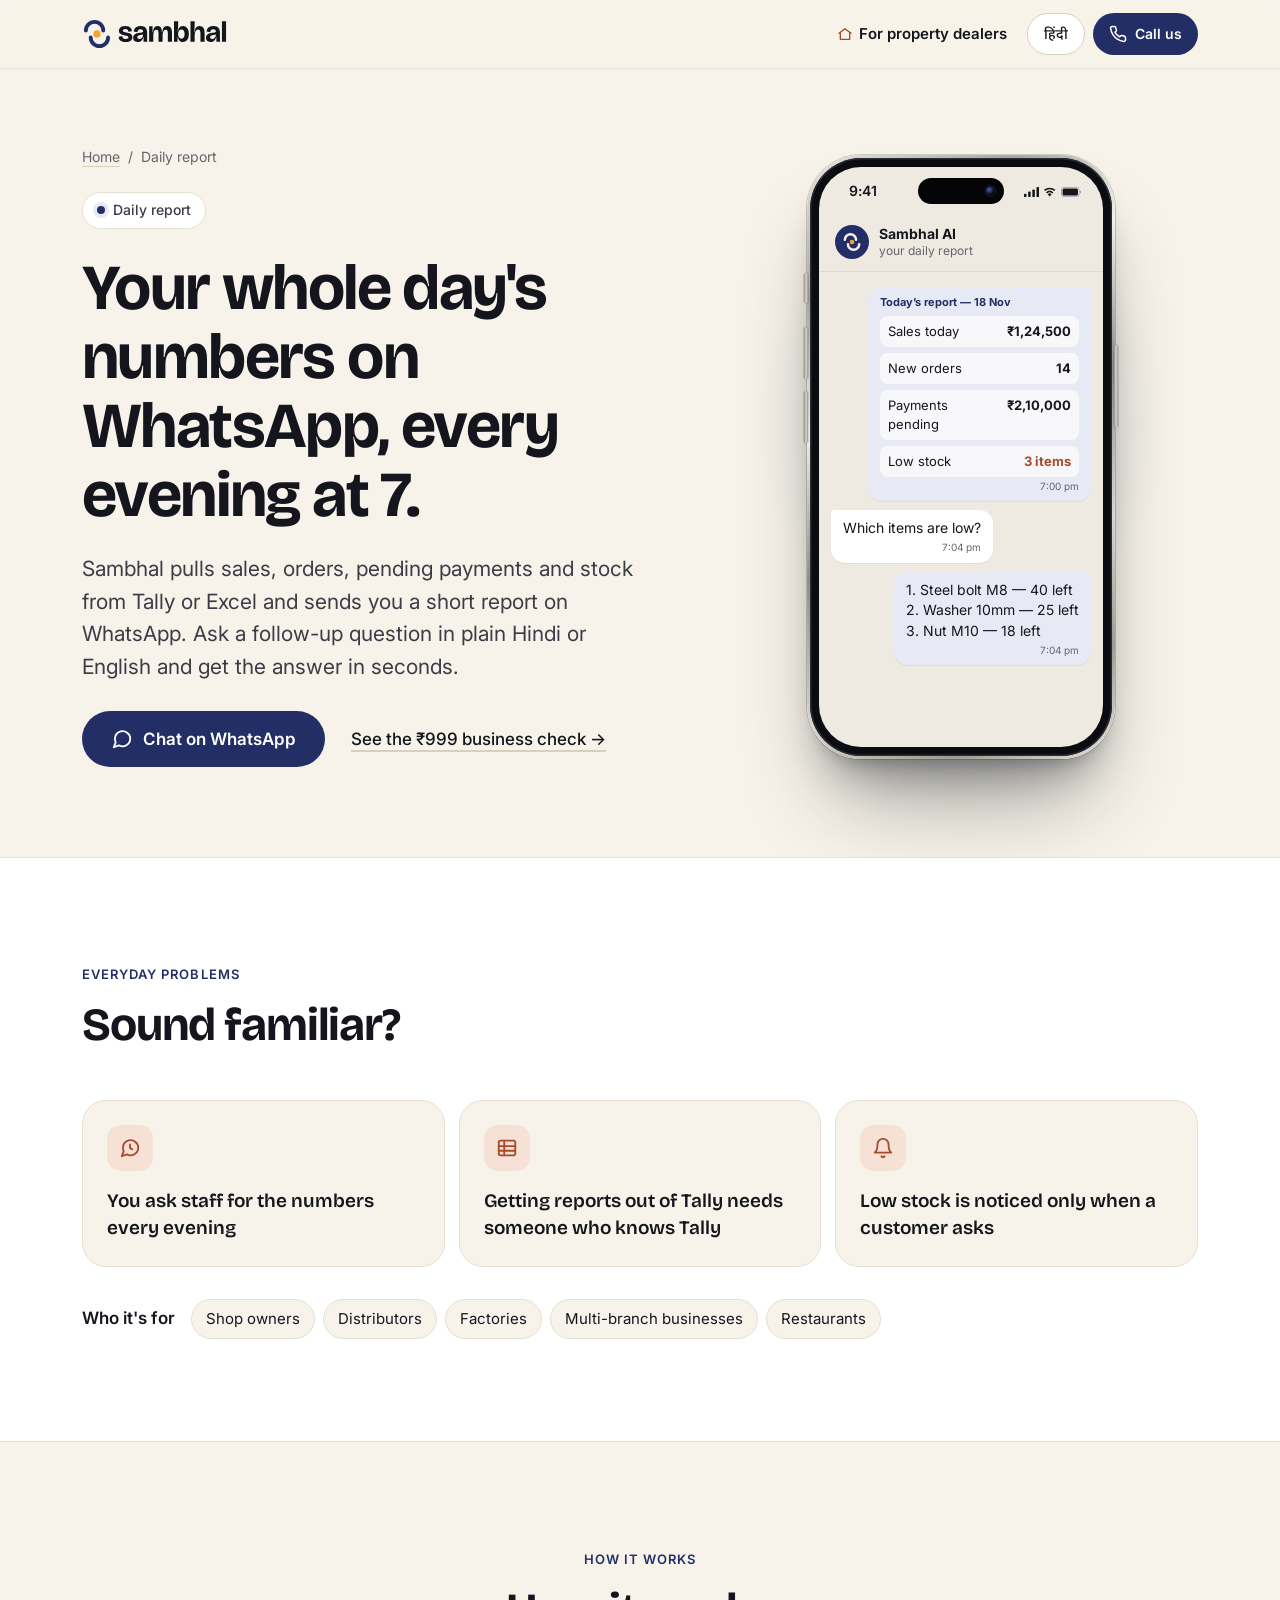
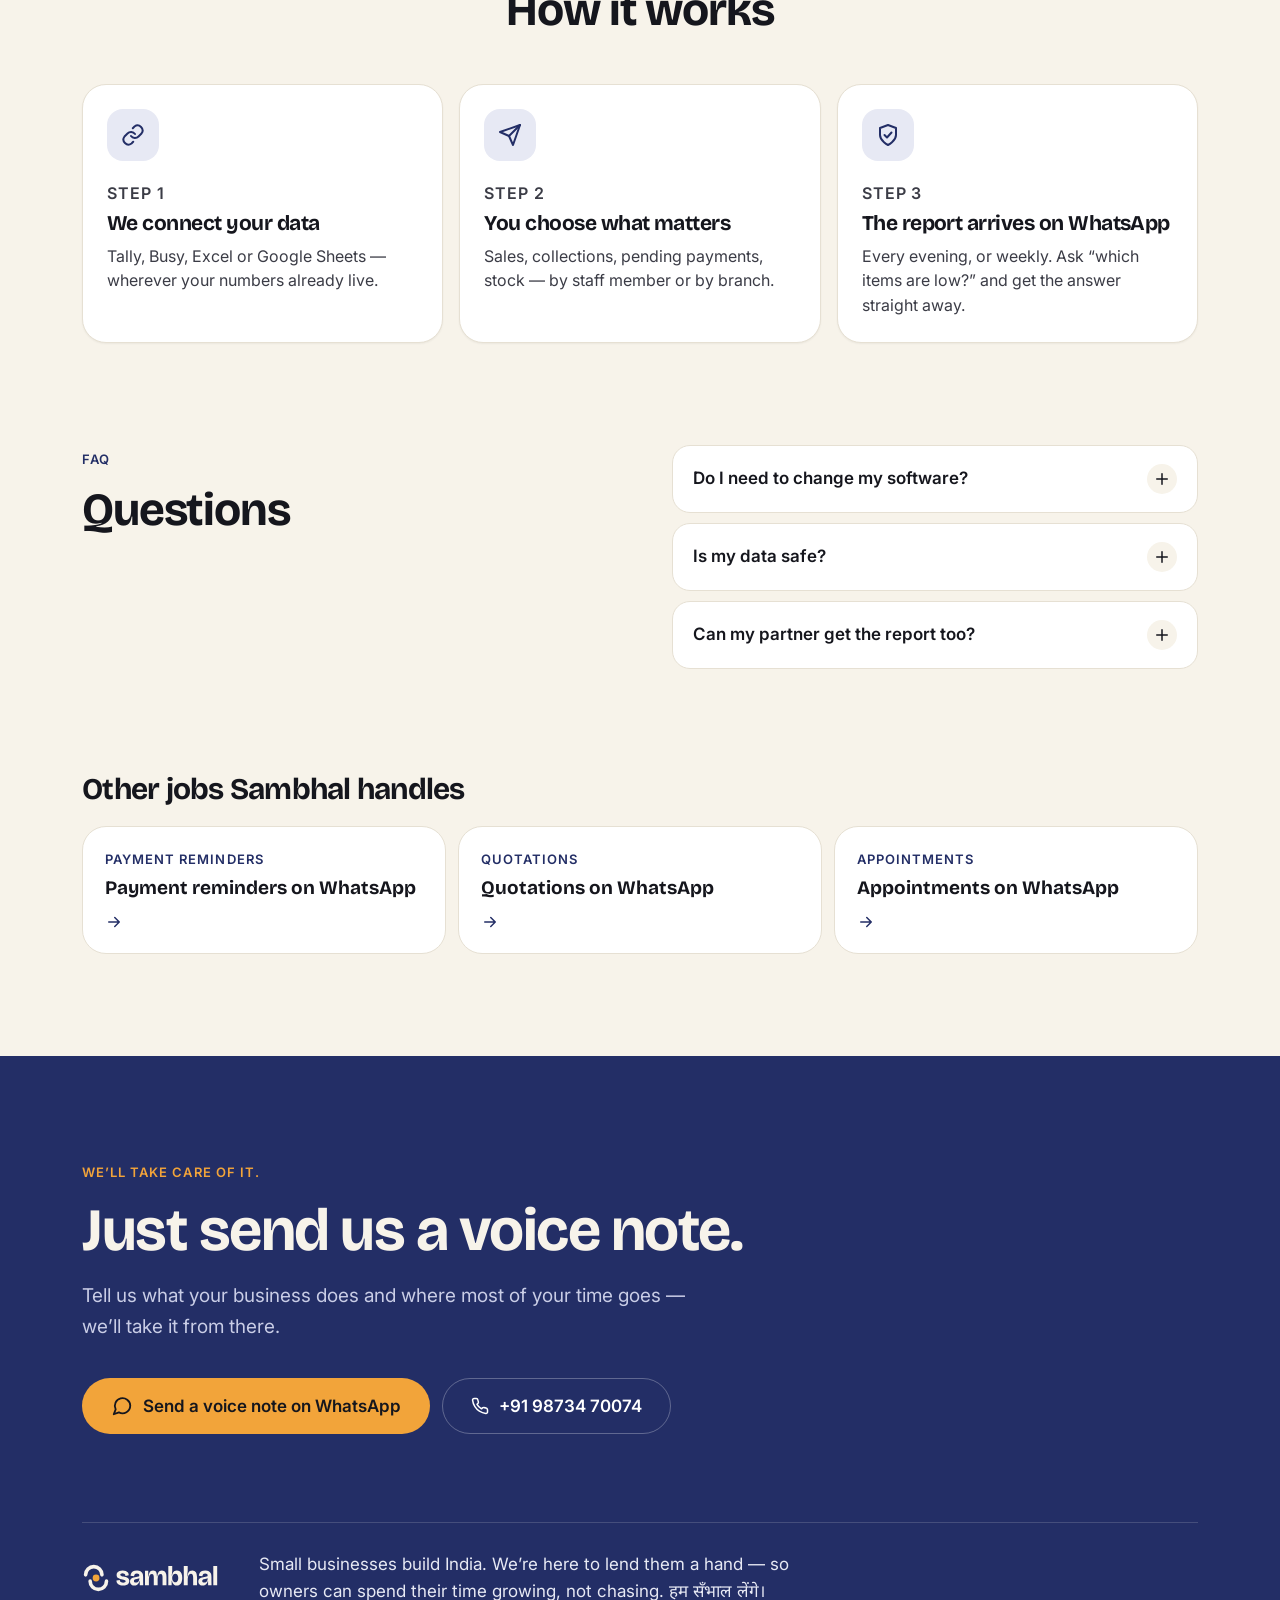
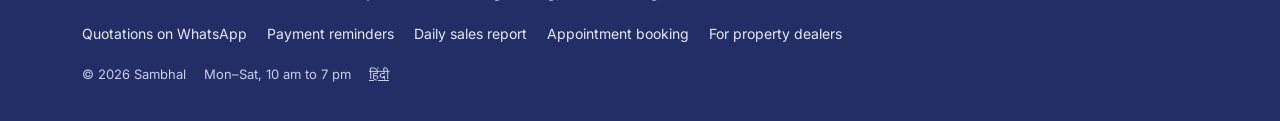
==== commit 2880b1b2: "Homepage: nudges to the property-dealer page (EN + HI) Top announcement bar, header link (desktop), " ====
--- a/daily-sales-report-whatsapp/index.html
+++ b/daily-sales-report-whatsapp/index.html
@@ -124,7 +124,7 @@
   <link rel="preconnect" href="https://fonts.googleapis.com">
   <link rel="preconnect" href="https://fonts.gstatic.com" crossorigin>
   <link rel="stylesheet" href="https://fonts.googleapis.com/css2?family=Anek+Devanagari:wght@600;700&family=Bricolage+Grotesque:opsz,wght@12..96,600;12..96,700&family=Inter:wght@400;500;600;700&family=Noto+Sans+Devanagari:wght@400;500;600;700&display=swap">
-  <link rel="stylesheet" href="/assets/styles.css?v=f5627d7927">
+  <link rel="stylesheet" href="/assets/styles.css?v=3301614941">
 </head>
 <body>
 
@@ -132,6 +132,7 @@
   <div class="wrap">
     <a class="brand" href="/" aria-label="Sambhal — home"><img src="/assets/sambhal-logo-en.svg?v=f897b9c3e0" alt="Sambhal" width="120" height="32"></a>
     <div class="header-actions">
+      <a class="nav-dealer" href="/property-dealers" data-cta="nav-dealers"><svg width="16" height="16" viewBox="0 0 24 24" fill="none" stroke="currentColor" stroke-width="2" stroke-linecap="round" stroke-linejoin="round" aria-hidden="true"><path d="M3 11l9-7 9 7"/><path d="M5 10v10h14V10"/></svg>For property dealers</a>
       <a class="lang" href="/hi/daily-sales-report-whatsapp" hreflang="hi" lang="hi">हिंदी</a>
       <a class="header-cta" href="tel:+919873470074" data-cta="call-header" aria-label="Call us: +91 98734 70074">
         <svg width="18" height="18" viewBox="0 0 24 24" fill="none" stroke="currentColor" stroke-width="2" stroke-linecap="round" stroke-linejoin="round" aria-hidden="true"><path d="M22 16.9v3a2 2 0 0 1-2.2 2 19.8 19.8 0 0 1-8.6-3.1 19.5 19.5 0 0 1-6-6A19.8 19.8 0 0 1 2.1 4.2 2 2 0 0 1 4.1 2h3a2 2 0 0 1 2 1.7c.1.9.4 1.8.7 2.7a2 2 0 0 1-.5 2.1L8 9.8a16 16 0 0 0 6 6l1.3-1.3a2 2 0 0 1 2.1-.4c.9.3 1.8.6 2.7.7a2 2 0 0 1 1.7 2z"/></svg><span class="label">Call us</span>
--- a/assets/styles.css
+++ b/assets/styles.css
@@ -909,3 +909,98 @@
   .hero--uc .hero-grid { align-items: center; }
   .footer-nav { grid-column: 1 / -1; }
 }
+
+/* ---------- Persona nudges (homepage) ---------- */
+
+.topbar {
+  display: block;
+  background: var(--neel-deep, #161D45);
+  color: #F7F3EA;
+  text-decoration: none;
+  font-size: 14px;
+  line-height: 1.4;
+}
+.topbar-in {
+  max-width: 1200px;
+  margin: 0 auto;
+  padding: 9px 20px;
+  display: flex;
+  align-items: center;
+  justify-content: center;
+  gap: 10px;
+  flex-wrap: wrap;
+  text-align: center;
+}
+.topbar-new { font-size: 11px; font-weight: 700; letter-spacing: .06em; text-transform: uppercase; padding: 2px 8px; border-radius: 999px; background: var(--genda); color: var(--ink); }
+:lang(hi) .topbar-new { text-transform: none; letter-spacing: 0; font-size: 12px; }
+.topbar-link { display: inline-flex; align-items: center; gap: 4px; font-weight: 600; color: var(--genda); white-space: nowrap; }
+.topbar:hover .topbar-link { text-decoration: underline; }
+
+.nav-dealer { display: none; }
+.topbar-short { display: none; }
+@media (max-width: 599px) { .topbar-short { display: inline; white-space: nowrap; } }
+
+.personas { padding: clamp(48px, 6vw, 80px) 0 var(--section); }
+.personas .section-head { margin-bottom: 28px; }
+.persona-card {
+  display: grid;
+  overflow: hidden;
+  text-decoration: none;
+  color: inherit;
+  background: var(--surface);
+  border: 1px solid var(--line);
+  border-radius: var(--r-lg);
+  box-shadow: var(--shadow);
+  transition: transform .2s ease, box-shadow .2s ease;
+}
+.persona-card:hover { transform: translateY(-2px); box-shadow: 0 1px 2px rgba(15,17,21,.04), 0 24px 48px rgba(15,17,21,.1); }
+.persona-media { position: relative; min-height: 220px; background: #2b2a2c; }
+.persona-media img { position: absolute; inset: 0; width: 100%; height: 100%; object-fit: cover; }
+.persona-toast {
+  position: absolute; left: 16px; bottom: 16px;
+  display: flex; align-items: center; gap: 10px;
+  padding: 10px 16px 10px 10px; border-radius: 14px; background: #fff;
+  box-shadow: 0 16px 32px -14px rgba(22, 29, 69, .5);
+}
+.persona-toast span:last-child { display: flex; flex-direction: column; line-height: 1.3; }
+.persona-toast b { font-size: 14px; }
+.persona-toast small { font-size: 12px; color: var(--muted); }
+.persona-tick { width: 30px; height: 30px; border-radius: 50%; background: var(--patti); color: #fff; display: grid; place-items: center; flex: none; }
+.persona-body { padding: 24px 22px 26px; display: flex; flex-direction: column; gap: 10px; }
+.persona-tag { align-self: flex-start; font-size: 12px; font-weight: 700; letter-spacing: .06em; text-transform: uppercase; padding: 3px 10px; border-radius: 999px; background: var(--genda-100); color: var(--mitti); }
+:lang(hi) .persona-tag { text-transform: none; letter-spacing: 0; font-size: 13px; }
+.persona-body h3 { font-family: var(--display); font-size: clamp(26px, 3vw, 34px); font-weight: 700; line-height: 1.15; }
+:lang(en) .persona-body h3 { letter-spacing: -0.02em; }
+.persona-body p { font-size: 16.5px; color: var(--ink-2); line-height: 1.55; }
+.persona-body ul { list-style: none; margin: 4px 0 0; padding: 0; display: grid; gap: 8px; }
+.persona-body li { display: flex; align-items: center; gap: 10px; font-size: 15.5px; font-weight: 500; }
+.persona-body li svg { flex: none; color: var(--patti); }
+.persona-foot { margin-top: 10px; display: flex; flex-wrap: wrap; align-items: center; gap: 12px 18px; }
+.persona-foot .btn svg { margin-left: 2px; }
+.persona-price { font-size: 14px; color: var(--muted); }
+
+.persona-soon { margin-top: 14px; display: flex; flex-wrap: wrap; align-items: center; gap: 10px 14px; padding: 16px 18px; border: 1px dashed var(--line-2, #D8D0BF); border-radius: var(--r); }
+.persona-soon-label { font-size: 13px; font-weight: 600; color: var(--muted); }
+.persona-soon ul { list-style: none; margin: 0; padding: 0; display: flex; flex-wrap: wrap; gap: 8px; }
+.persona-soon li { font-size: 14px; font-weight: 500; padding: 5px 12px; border-radius: 999px; background: var(--surface); border: 1px solid var(--line); color: var(--ink-2); }
+.persona-soon a { margin-left: auto; font-size: 14px; font-weight: 600; color: var(--neel); }
+
+@media (max-width: 599px) {
+  .topbar-in { gap: 8px; padding: 9px 16px; font-size: 13.5px; flex-wrap: nowrap; }
+  .topbar-text { display: none; }
+  .persona-soon a { margin-left: 0; }
+}
+@media (min-width: 900px) {
+  .persona-card { grid-template-columns: minmax(0, 1fr) minmax(0, 1fr); }
+  .persona-media { min-height: 100%; }
+  .persona-body { padding: 40px 40px 40px; justify-content: center; }
+}
+@media (min-width: 1000px) {
+  .nav-dealer {
+    display: inline-flex; align-items: center; gap: 6px;
+    font-size: 15px; font-weight: 600; color: var(--ink); text-decoration: none;
+    padding: 8px 12px; border-radius: 999px;
+  }
+  .nav-dealer:hover { background: var(--neel-100); }
+  .nav-dealer svg { color: var(--mitti); }
+}
